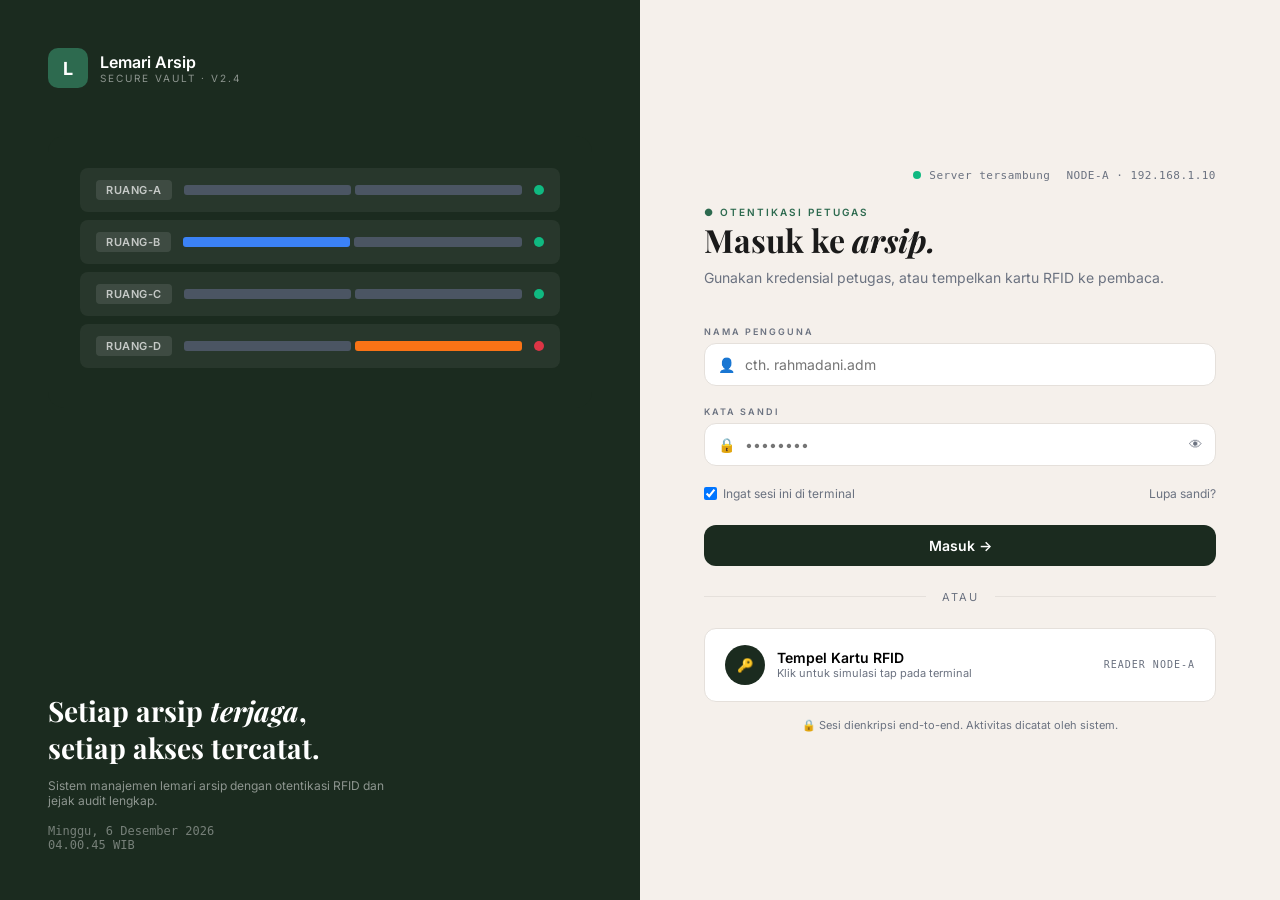
==== pengaturan.html @ ce8aafe3 "Initial commit" ====
<!DOCTYPE html>
<html lang="id">
<head>
<meta charset="UTF-8"><meta name="viewport" content="width=device-width,initial-scale=1.0">
<title>Pengaturan Akun - Lemari Arsip</title>
<link rel="stylesheet" href="css/style.css">
</head>
<body>
<div class="app">
<nav class="sidebar">
  <div class="sidebar-brand"><div class="icon">L</div><div class="info"><h2>Lemari Arsip</h2><span>NODE-A · v2.4</span></div></div>
  <div class="sidebar-section"><label>Menu Utama</label>
    <ul class="sidebar-nav">
      <li><a href="dashboard.html"><span class="icon">📊</span> Dashboard</a></li>
      <li><a href="rekap.html"><span class="icon">📋</span> Rekap</a></li>
    </ul>
  </div>
  <div class="sidebar-section"><label>Akun</label>
    <ul class="sidebar-nav"><li><a href="pengaturan.html" class="active"><span class="icon">⚙️</span> Pengaturan Akun</a></li></ul>
  </div>
  <div class="sidebar-user">
    <div class="user-card">
      <div class="avatar" id="sidebarAvatar" style="background:#2D6A4F">AR</div>
      <div class="meta"><h4 id="sidebarName">Adm. Rahmadani</h4><span id="sidebarRfid">RFID-001</span><br><span id="sidebarRole">Administrator</span></div>
    </div>
    <button class="logout-btn" onclick="logout()">Keluar dari sesi</button>
  </div>
</nav>

<div class="main">
  <div class="topbar">
    <div class="search"><span>🔍</span><input type="text" placeholder="Cari arsip, ruangan, atau kartu RFID..."></div>
    <div class="actions"><div class="time-badge"><span>🕐</span><span id="topClock"></span></div></div>
  </div>
  <div class="page-header">
    <div class="breadcrumb">● PENGATURAN AKUN</div>
    <h1>Profil <em>& Preferensi</em></h1>
  </div>
  <div class="page-content">
    <div class="card account-card">
      <h3 style="font-size:16px;font-weight:700">Informasi Akun</h3>
      <p style="font-size:12px;color:var(--text-secondary);margin-bottom:16px">Detail identitas petugas dan kartu RFID</p>
      <div class="account-header">
        <div class="avatar-lg" id="profileAvatar" style="background:#2D6A4F">AR</div>
        <div>
          <h3 id="profileName">Adm. Rahmadani</h3>
          <div style="font-size:12px;color:var(--text-secondary)" id="profileRole">Administrator</div>
          <div style="margin-top:4px"><span class="rfid-tag" id="profileRfid">RFID-001</span> <span class="badge badge-active" style="margin-left:4px">● AKTIF</span></div>
        </div>
      </div>
      <div class="form-row">
        <div class="form-group"><label>Nama Lengkap</label><input type="text" class="form-input" id="inputName" value="Adm. Rahmadani"></div>
        <div class="form-group"><label>Alamat Email</label><input type="email" class="form-input" id="inputEmail" value="rahmadani@arsip.go.id"></div>
      </div>
      <div class="form-row">
        <div class="form-group"><label>No. Kartu RFID</label><input type="text" class="form-input" value="RFID-001" disabled style="background:#f5f5f5"></div>
        <div class="form-group"><label>Jabatan</label><input type="text" class="form-input" id="inputJabatan" value="Administrator" disabled style="background:#f5f5f5"></div>
      </div>
      <div class="form-actions"><button class="btn btn-primary btn-sm" style="width:auto" onclick="alert('Perubahan disimpan!')">Simpan perubahan</button></div>
    </div>

    <div class="card account-card">
      <h3 style="font-size:16px;font-weight:700">Keamanan</h3>
      <p style="font-size:12px;color:var(--text-secondary);margin-bottom:16px">Kata sandi dan autentikasi</p>
      <div class="security-item">
        <div class="info"><h4>Kata Sandi</h4><p>Terakhir diubah 30 hari lalu</p></div>
        <button class="btn btn-outline btn-sm">Ubah kata sandi</button>
      </div>
      <div class="security-item">
        <div class="info"><h4>Sertifikat RFID</h4><p>Kartu aktif terhubung ke akun ini</p></div>
        <button class="btn btn-outline btn-sm">Kelola kartu</button>
      </div>
      <div class="security-item">
        <div class="info"><h4>PIN Akses Darurat</h4><p>PIN untuk akses jika RFID gagal</p></div>
        <button class="btn btn-outline btn-sm">Ubah PIN</button>
      </div>
    </div>
  </div>
</div>
</div>
<script>
const user=JSON.parse(localStorage.getItem('pedil_user')||'null');
if(!user)window.location.href='index.html';
function logout(){localStorage.removeItem('pedil_user');window.location.href='index.html';}
if(user){
  document.getElementById('sidebarName').textContent=user.nama_lengkap;
  document.getElementById('sidebarAvatar').textContent=user.avatar_initials||'U';
  if(user.avatar_color){document.getElementById('sidebarAvatar').style.background=user.avatar_color;document.getElementById('profileAvatar').style.background=user.avatar_color;}
  document.getElementById('sidebarRfid').textContent=user.rfid_label||'';
  document.getElementById('sidebarRole').textContent=user.jabatan||'';
  document.getElementById('profileAvatar').textContent=user.avatar_initials||'U';
  document.getElementById('profileName').textContent=user.nama_lengkap;
  document.getElementById('profileRole').textContent=user.jabatan;
  document.getElementById('profileRfid').textContent=user.rfid_label||'';
  document.getElementById('inputName').value=user.nama_lengkap;
  document.getElementById('inputEmail').value=user.email||'';
}
function updateTopClock(){const d=new Date();const days=['Min','Sen','Sel','Rab','Kam','Jum','Sab'];const months=['Jan','Feb','Mar','Apr','Mei','Jun','Jul','Agu','Sep','Okt','Nov','Des'];document.getElementById('topClock').textContent=`${String(d.getHours()).padStart(2,'0')}.${String(d.getMinutes()).padStart(2,'0')}  ${days[d.getDay()]}, ${d.getDate()} ${months[d.getMonth()]}`;}
setInterval(updateTopClock,1000);updateTopClock();
</script>
</body>
</html>
---- css/style.css ----
@import url('https://fonts.googleapis.com/css2?family=Inter:wght@300;400;500;600;700&family=Playfair+Display:ital,wght@0,400;0,700;1,400;1,700&display=swap');
@import url('variables.css');
@import url('components.css');
@import url('pages.css');
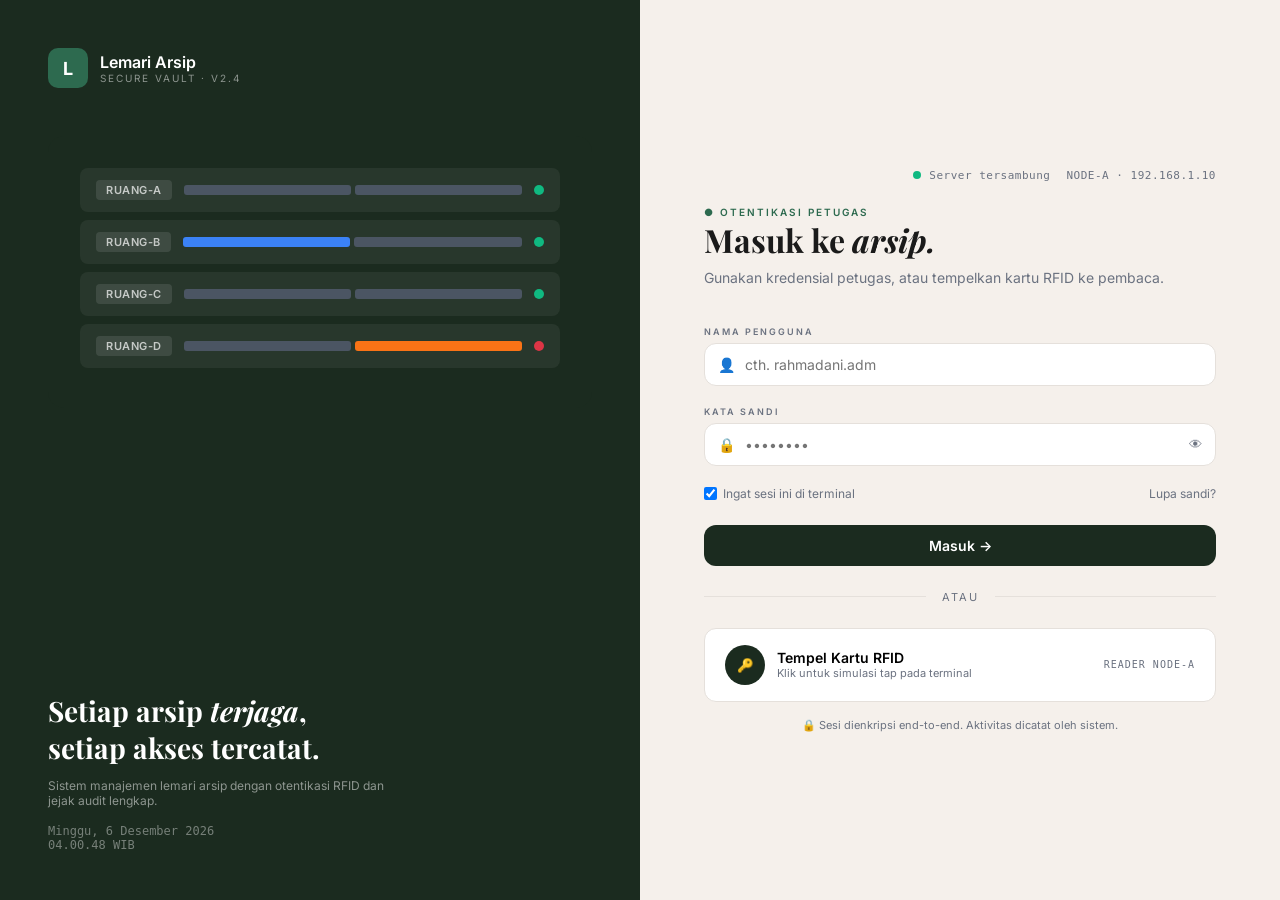
==== commit 77b57b52: "letsgooo" ====
--- a/pengaturan.html
+++ b/pengaturan.html
@@ -4,6 +4,64 @@
 <meta charset="UTF-8"><meta name="viewport" content="width=device-width,initial-scale=1.0">
 <title>Pengaturan Akun - Lemari Arsip</title>
 <link rel="stylesheet" href="css/style.css">
+<style>
+.modal-overlay {
+  position: fixed;
+  top: 0; left: 0; right: 0; bottom: 0;
+  background: rgba(0, 0, 0, 0.4);
+  backdrop-filter: blur(4px);
+  display: flex;
+  align-items: center;
+  justify-content: center;
+  z-index: 1000;
+  animation: fadeIn 0.2s ease-out;
+}
+.modal-card {
+  background: white;
+  width: 90%;
+  max-width: 420px;
+  border-radius: 12px;
+  box-shadow: 0 10px 25px rgba(0,0,0,0.15);
+  overflow: hidden;
+  animation: slideUp 0.3s cubic-bezier(0.16, 1, 0.3, 1);
+}
+.modal-header {
+  padding: 16px 20px;
+  border-bottom: 1px solid var(--border);
+  display: flex;
+  justify-content: space-between;
+  align-items: center;
+}
+.modal-header h3 {
+  margin: 0;
+  font-size: 16px;
+  font-weight: 700;
+  color: var(--text-primary);
+}
+.modal-header .close-btn {
+  background: none;
+  border: none;
+  font-size: 24px;
+  cursor: pointer;
+  color: var(--text-secondary);
+  line-height: 1;
+  padding: 0;
+}
+.modal-header .close-btn:hover {
+  color: var(--danger);
+}
+.modal-body {
+  padding: 20px;
+}
+@keyframes fadeIn {
+  from { opacity: 0; }
+  to { opacity: 1; }
+}
+@keyframes slideUp {
+  from { transform: translateY(20px); opacity: 0; }
+  to { transform: translateY(0); opacity: 1; }
+}
+</style>
 </head>
 <body>
 <div class="app">
@@ -64,20 +122,87 @@
       <p style="font-size:12px;color:var(--text-secondary);margin-bottom:16px">Kata sandi dan autentikasi</p>
       <div class="security-item">
         <div class="info"><h4>Kata Sandi</h4><p>Terakhir diubah 30 hari lalu</p></div>
-        <button class="btn btn-outline btn-sm">Ubah kata sandi</button>
+        <button class="btn btn-outline btn-sm" onclick="alert('Fitur ubah kata sandi dapat dikonfigurasi melalui database administrator.')">Ubah kata sandi</button>
       </div>
       <div class="security-item">
         <div class="info"><h4>Sertifikat RFID</h4><p>Kartu aktif terhubung ke akun ini</p></div>
-        <button class="btn btn-outline btn-sm">Kelola kartu</button>
+        <button class="btn btn-outline btn-sm" onclick="openRfidModal()">Kelola kartu</button>
       </div>
       <div class="security-item">
         <div class="info"><h4>PIN Akses Darurat</h4><p>PIN untuk akses jika RFID gagal</p></div>
-        <button class="btn btn-outline btn-sm">Ubah PIN</button>
+        <button class="btn btn-outline btn-sm" onclick="openPinModal()">Ubah PIN</button>
       </div>
     </div>
   </div>
 </div>
 </div>
+
+<!-- Modal RFID -->
+<div id="rfidModal" class="modal-overlay" style="display:none;">
+  <div class="modal-card">
+    <div class="modal-header">
+      <h3>Kelola Kartu RFID</h3>
+      <button class="close-btn" onclick="closeRfidModal()">&times;</button>
+    </div>
+    <div class="modal-body">
+      <div class="info-box" id="rfidCurrentInfo" style="margin-bottom:16px;background:var(--accent-light);color:var(--accent);padding:12px;border-radius:6px;font-size:13px">
+        <strong>Kartu Aktif Anda:</strong> <span id="currentRfidUidText">Memuat...</span> (<span id="currentRfidLabelText">Memuat...</span>)
+      </div>
+      
+      <!-- Last Scanned Unregistered Card Injector Section -->
+      <div class="scan-detector" id="scanDetectorBox" style="background:#F3F4F6;padding:12px;border-radius:6px;margin-bottom:16px;font-size:12px;display:none">
+        <div style="font-weight:600;color:var(--text-primary);display:flex;justify-content:space-between;align-items:center">
+          <span>📡 Deteksi Scan Kartu Terakhir:</span>
+          <span style="font-size:10px;background:var(--danger);color:white;padding:2px 6px;border-radius:3px">DITOLAK</span>
+        </div>
+        <div style="margin-top:6px;color:var(--text-secondary)">
+          UID: <code id="detectedRfidUid" style="font-weight:bold;color:var(--danger)"></code> 
+          at <span id="detectedRfidTime" style="font-size:11px"></span>
+        </div>
+        <button class="btn btn-primary btn-sm" style="margin-top:8px;width:100%;font-size:11px" onclick="useDetectedRfid()">
+          📥 Gunakan Kartu Hasil Scan Ini
+        </button>
+      </div>
+      
+      <div class="form-group" style="margin-bottom:12px">
+        <label>UID RFID (Hexadecimal / Angka Unik)</label>
+        <input type="text" class="form-input" id="modalRfidUid" placeholder="Contoh: A1B2C3D4">
+      </div>
+      <div class="form-group" style="margin-bottom:16px">
+        <label>Label Kartu (Optional)</label>
+        <input type="text" class="form-input" id="modalRfidLabel" placeholder="Contoh: RFID-ADMIN">
+      </div>
+      
+      <button class="btn btn-primary" onclick="saveRfid()" id="btnSaveRfid" style="width:100%">Simpan & Inject Kartu</button>
+    </div>
+  </div>
+</div>
+
+<!-- Modal PIN -->
+<div id="pinModal" class="modal-overlay" style="display:none;">
+  <div class="modal-card">
+    <div class="modal-header">
+      <h3>Ubah PIN Akses Darurat</h3>
+      <button class="close-btn" onclick="closePinModal()">&times;</button>
+    </div>
+    <div class="modal-body">
+      <div class="info-box" id="pinCurrentInfo" style="margin-bottom:16px;background:var(--accent-light);color:var(--accent);padding:12px;border-radius:6px;font-size:13px">
+        <strong>Status PIN:</strong> <span id="currentPinText">Memuat...</span>
+      </div>
+      
+      <div class="form-group" style="margin-bottom:16px">
+        <label>PIN Baru (4-10 karakter hex/angka, misal: 5D015A atau 123456)</label>
+        <input type="text" class="form-input" id="modalPinCode" placeholder="Masukkan PIN baru" maxlength="10">
+        <span style="font-size:11px;color:var(--text-secondary);margin-top:4px;display:block">
+          PIN digunakan pada Keypad fisik lemari arsip jika tidak membawa kartu RFID.
+        </span>
+      </div>
+      
+      <button class="btn btn-primary" onclick="savePin()" id="btnSavePin" style="width:100%">Simpan & Inject PIN</button>
+    </div>
+  </div>
+</div>
+
 <script>
 const user=JSON.parse(localStorage.getItem('pedil_user')||'null');
 if(!user)window.location.href='index.html';
@@ -97,6 +222,135 @@
 }
 function updateTopClock(){const d=new Date();const days=['Min','Sen','Sel','Rab','Kam','Jum','Sab'];const months=['Jan','Feb','Mar','Apr','Mei','Jun','Jul','Agu','Sep','Okt','Nov','Des'];document.getElementById('topClock').textContent=`${String(d.getHours()).padStart(2,'0')}.${String(d.getMinutes()).padStart(2,'0')}  ${days[d.getDay()]}, ${d.getDate()} ${months[d.getMonth()]}`;}
 setInterval(updateTopClock,1000);updateTopClock();
+
+// Credentials Management
+async function loadCredentials() {
+  try {
+    const res = await fetch('api/manage_credential.php');
+    if (!res.ok) throw new Error();
+    const data = await res.json();
+    if (data.success) {
+      if (data.current_rfid) {
+        document.getElementById('currentRfidUidText').textContent = data.current_rfid.uid;
+        document.getElementById('currentRfidLabelText').textContent = data.current_rfid.label;
+        document.getElementById('modalRfidUid').value = data.current_rfid.uid;
+        document.getElementById('modalRfidLabel').value = data.current_rfid.label;
+        
+        const rfidBadge = document.getElementById('profileRfid');
+        if (rfidBadge) rfidBadge.textContent = data.current_rfid.label;
+        
+        const u = JSON.parse(localStorage.getItem('pedil_user') || '{}');
+        u.rfid_uid = data.current_rfid.uid;
+        u.rfid_label = data.current_rfid.label;
+        localStorage.setItem('pedil_user', JSON.stringify(u));
+        document.getElementById('sidebarRfid').textContent = data.current_rfid.label;
+      } else {
+        document.getElementById('currentRfidUidText').textContent = 'Belum terdaftar';
+        document.getElementById('currentRfidLabelText').textContent = '—';
+        document.getElementById('modalRfidUid').value = '';
+        document.getElementById('modalRfidLabel').value = '';
+      }
+
+      if (data.current_pin) {
+        document.getElementById('currentPinText').textContent = 'AKTIF (Telah diset)';
+        document.getElementById('modalPinCode').value = data.current_pin;
+      } else {
+        document.getElementById('currentPinText').textContent = 'Belum dikonfigurasi';
+        document.getElementById('modalPinCode').value = '';
+      }
+
+      if (data.last_scanned_rfid) {
+        document.getElementById('detectedRfidUid').textContent = data.last_scanned_rfid.uid;
+        document.getElementById('detectedRfidTime').textContent = data.last_scanned_rfid.timestamp;
+        document.getElementById('scanDetectorBox').style.display = 'block';
+      } else {
+        document.getElementById('scanDetectorBox').style.display = 'none';
+      }
+    }
+  } catch (e) {
+    console.error('Gagal memuat kredensial:', e);
+  }
+}
+
+function openRfidModal() {
+  document.getElementById('rfidModal').style.display = 'flex';
+  loadCredentials();
+}
+function closeRfidModal() {
+  document.getElementById('rfidModal').style.display = 'none';
+}
+function useDetectedRfid() {
+  const uid = document.getElementById('detectedRfidUid').textContent;
+  document.getElementById('modalRfidUid').value = uid;
+}
+async function saveRfid() {
+  const uid = document.getElementById('modalRfidUid').value.trim();
+  const label = document.getElementById('modalRfidLabel').value.trim();
+  if(!uid) {
+    alert('UID RFID tidak boleh kosong');
+    return;
+  }
+  const btn = document.getElementById('btnSaveRfid');
+  btn.disabled = true;
+  btn.textContent = 'Menyimpan...';
+  try {
+    const res = await fetch('api/manage_credential.php', {
+      method: 'POST',
+      headers: { 'Content-Type': 'application/json' },
+      body: JSON.stringify({ action: 'update_rfid', rfid_uid: uid, rfid_label: label })
+    });
+    const data = await res.json();
+    alert(data.message);
+    if (data.success) {
+      closeRfidModal();
+      loadCredentials();
+    }
+  } catch(e) {
+    alert('Gagal menyimpan kartu RFID');
+  } finally {
+    btn.disabled = false;
+    btn.textContent = 'Simpan & Inject Kartu';
+  }
+}
+
+function openPinModal() {
+  document.getElementById('pinModal').style.display = 'flex';
+  loadCredentials();
+}
+function closePinModal() {
+  document.getElementById('pinModal').style.display = 'none';
+}
+async function savePin() {
+  const pin = document.getElementById('modalPinCode').value.trim();
+  if(!pin) {
+    alert('PIN tidak boleh kosong');
+    return;
+  }
+  const btn = document.getElementById('btnSavePin');
+  btn.disabled = true;
+  btn.textContent = 'Menyimpan...';
+  try {
+    const res = await fetch('api/manage_credential.php', {
+      method: 'POST',
+      headers: { 'Content-Type': 'application/json' },
+      body: JSON.stringify({ action: 'update_pin', pin_code: pin })
+    });
+    const data = await res.json();
+    alert(data.message);
+    if (data.success) {
+      closePinModal();
+      loadCredentials();
+    }
+  } catch(e) {
+    alert('Gagal menyimpan PIN');
+  } finally {
+    btn.disabled = false;
+    btn.textContent = 'Simpan & Inject PIN';
+  }
+}
+
+// Initial load
+loadCredentials();
 </script>
 </body>
 </html>
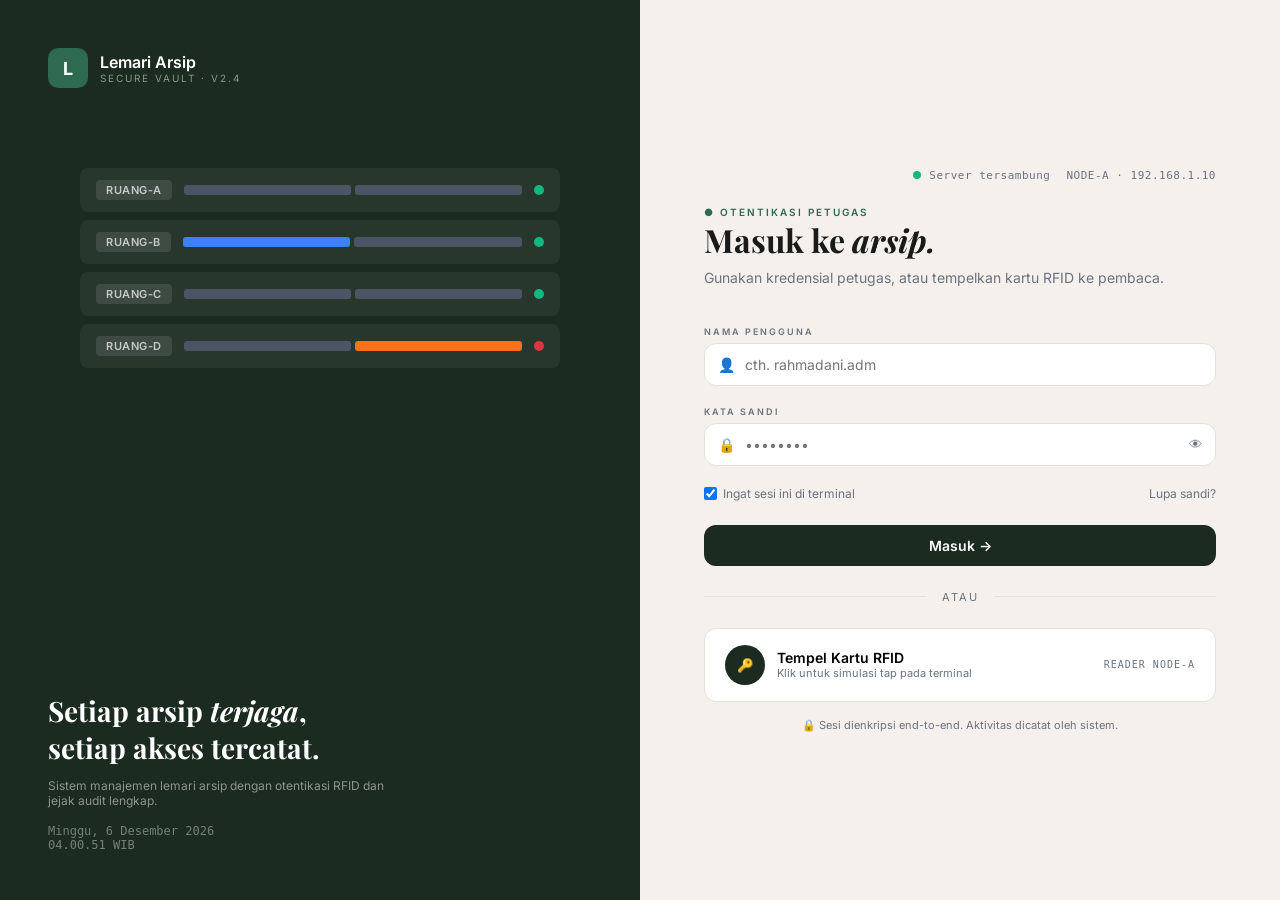
==== commit 9c339de5: "anjayu" ====
--- a/pengaturan.html
+++ b/pengaturan.html
@@ -204,6 +204,24 @@
 </div>
 
 <script>
+async function validateSession() {
+  try {
+    const res = await fetch('api/login.php', {
+      method: 'POST',
+      headers: { 'Content-Type': 'application/json' },
+      body: JSON.stringify({ action: 'check_session' })
+    });
+    if (!res.ok) throw new Error();
+    const data = await res.json();
+    if (!data.authenticated) throw new Error();
+    localStorage.setItem('pedil_user', JSON.stringify(data.user));
+  } catch (e) {
+    localStorage.removeItem('pedil_user');
+    window.location.href = 'index.html';
+  }
+}
+validateSession();
+
 const user=JSON.parse(localStorage.getItem('pedil_user')||'null');
 if(!user)window.location.href='index.html';
 function logout(){localStorage.removeItem('pedil_user');window.location.href='index.html';}
@@ -299,7 +317,17 @@
       headers: { 'Content-Type': 'application/json' },
       body: JSON.stringify({ action: 'update_rfid', rfid_uid: uid, rfid_label: label })
     });
-    const data = await res.json();
+    
+    let data;
+    try {
+      data = await res.json();
+    } catch(jsonErr) {
+      const text = await res.text();
+      console.error('Respon server bukan JSON:', text);
+      alert('Gagal menyimpan kartu RFID: Terjadi kesalahan server.');
+      return;
+    }
+    
     alert(data.message);
     if (data.success) {
       closeRfidModal();
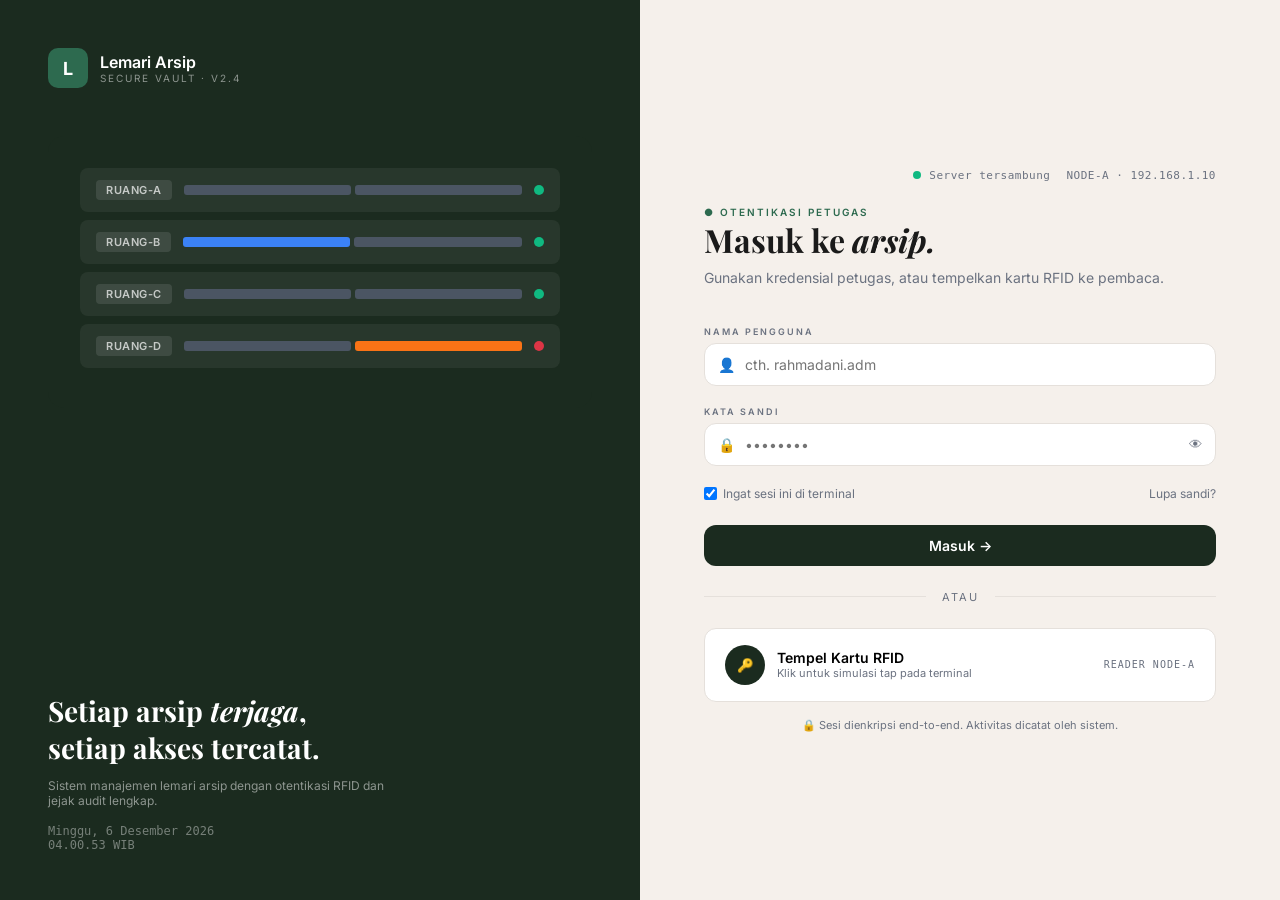
==== commit 005fef92: "ADALAHH" ====
--- a/pengaturan.html
+++ b/pengaturan.html
@@ -122,7 +122,7 @@
       <p style="font-size:12px;color:var(--text-secondary);margin-bottom:16px">Kata sandi dan autentikasi</p>
       <div class="security-item">
         <div class="info"><h4>Kata Sandi</h4><p>Terakhir diubah 30 hari lalu</p></div>
-        <button class="btn btn-outline btn-sm" onclick="alert('Fitur ubah kata sandi dapat dikonfigurasi melalui database administrator.')">Ubah kata sandi</button>
+        <button class="btn btn-outline btn-sm" onclick="openPasswordModal()">Ubah kata sandi</button>
       </div>
       <div class="security-item">
         <div class="info"><h4>Sertifikat RFID</h4><p>Kartu aktif terhubung ke akun ini</p></div>
@@ -199,6 +199,31 @@
       </div>
       
       <button class="btn btn-primary" onclick="savePin()" id="btnSavePin" style="width:100%">Simpan & Inject PIN</button>
+    </div>
+  </div>
+</div>
+
+<!-- Modal Password -->
+<div id="passwordModal" class="modal-overlay" style="display:none;">
+  <div class="modal-card">
+    <div class="modal-header">
+      <h3>Ubah Kata Sandi</h3>
+      <button class="close-btn" onclick="closePasswordModal()">&times;</button>
+    </div>
+    <div class="modal-body">
+      <div class="form-group" style="margin-bottom:12px">
+        <label>Password Lama</label>
+        <input type="password" class="form-input" id="modalCurrentPassword" placeholder="Masukkan password saat ini">
+      </div>
+      <div class="form-group" style="margin-bottom:12px">
+        <label>Password Baru</label>
+        <input type="password" class="form-input" id="modalNewPassword" placeholder="Minimal 6 karakter">
+      </div>
+      <div class="form-group" style="margin-bottom:16px">
+        <label>Konfirmasi Password Baru</label>
+        <input type="password" class="form-input" id="modalConfirmPassword" placeholder="Ulangi password baru">
+      </div>
+      <button class="btn btn-primary" onclick="savePassword()" id="btnSavePassword" style="width:100%">Simpan Password Baru</button>
     </div>
   </div>
 </div>
@@ -377,6 +402,53 @@
   }
 }
 
+function openPasswordModal() {
+  document.getElementById('modalCurrentPassword').value = '';
+  document.getElementById('modalNewPassword').value = '';
+  document.getElementById('modalConfirmPassword').value = '';
+  document.getElementById('passwordModal').style.display = 'flex';
+}
+function closePasswordModal() {
+  document.getElementById('passwordModal').style.display = 'none';
+}
+async function savePassword() {
+  const currentPassword = document.getElementById('modalCurrentPassword').value;
+  const newPassword = document.getElementById('modalNewPassword').value;
+  const confirmPassword = document.getElementById('modalConfirmPassword').value;
+
+  if (!currentPassword || !newPassword || !confirmPassword) {
+    alert('Semua field wajib diisi');
+    return;
+  }
+  if (newPassword.length < 6) {
+    alert('Password baru minimal 6 karakter');
+    return;
+  }
+  if (newPassword !== confirmPassword) {
+    alert('Konfirmasi password baru tidak cocok');
+    return;
+  }
+
+  const btn = document.getElementById('btnSavePassword');
+  btn.disabled = true;
+  btn.textContent = 'Menyimpan...';
+  try {
+    const res = await fetch('api/manage_credential.php', {
+      method: 'POST',
+      headers: { 'Content-Type': 'application/json' },
+      body: JSON.stringify({ action: 'update_password', current_password: currentPassword, new_password: newPassword })
+    });
+    const data = await res.json();
+    alert(data.message);
+    if (data.success) closePasswordModal();
+  } catch (e) {
+    alert('Gagal menyimpan password');
+  } finally {
+    btn.disabled = false;
+    btn.textContent = 'Simpan Password Baru';
+  }
+}
+
 // Initial load
 loadCredentials();
 </script>
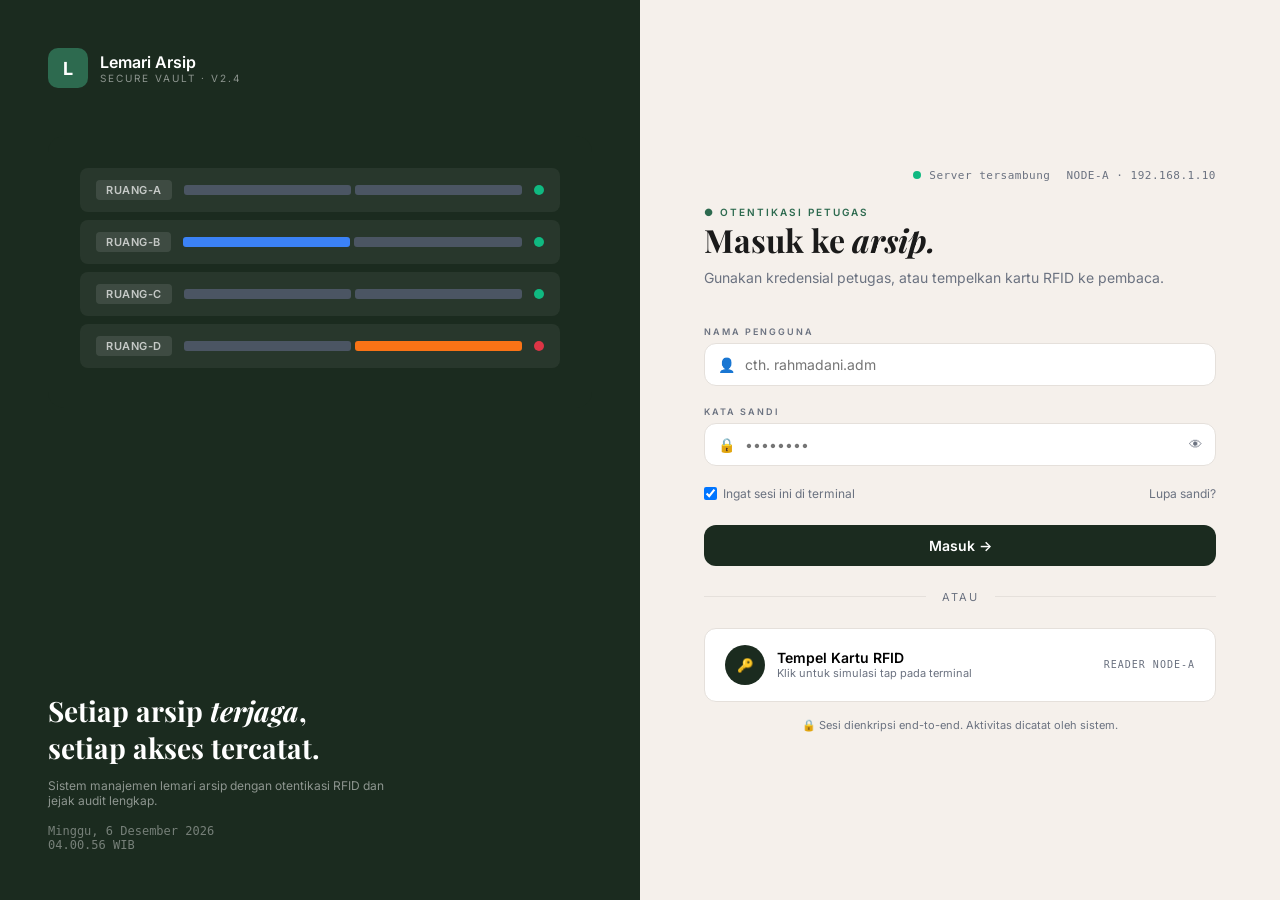
==== commit 15d4f8f5: "ADALAHH" ====
--- a/pengaturan.html
+++ b/pengaturan.html
@@ -114,7 +114,7 @@
         <div class="form-group"><label>No. Kartu RFID</label><input type="text" class="form-input" value="RFID-001" disabled style="background:#f5f5f5"></div>
         <div class="form-group"><label>Jabatan</label><input type="text" class="form-input" id="inputJabatan" value="Administrator" disabled style="background:#f5f5f5"></div>
       </div>
-      <div class="form-actions"><button class="btn btn-primary btn-sm" style="width:auto" onclick="alert('Perubahan disimpan!')">Simpan perubahan</button></div>
+      <div class="form-actions"><button class="btn btn-primary btn-sm" style="width:auto" id="btnSaveProfile" onclick="saveProfile()">Simpan perubahan</button></div>
     </div>
 
     <div class="card account-card">
@@ -402,6 +402,39 @@
   }
 }
 
+async function saveProfile() {
+  const nama_lengkap = document.getElementById('inputName').value.trim();
+  const email = document.getElementById('inputEmail').value.trim();
+
+  if (!nama_lengkap) {
+    alert('Nama lengkap tidak boleh kosong');
+    return;
+  }
+
+  const btn = document.getElementById('btnSaveProfile');
+  btn.disabled = true;
+  btn.textContent = 'Menyimpan...';
+  try {
+    const res = await fetch('api/manage_credential.php', {
+      method: 'POST',
+      headers: { 'Content-Type': 'application/json' },
+      body: JSON.stringify({ action: 'update_profile', nama_lengkap, email })
+    });
+    const data = await res.json();
+    alert(data.message);
+    if (data.success) {
+      localStorage.setItem('pedil_user', JSON.stringify(data.user));
+      document.getElementById('sidebarName').textContent = data.user.nama_lengkap;
+      document.getElementById('profileName').textContent = data.user.nama_lengkap;
+    }
+  } catch (e) {
+    alert('Gagal menyimpan perubahan profil');
+  } finally {
+    btn.disabled = false;
+    btn.textContent = 'Simpan perubahan';
+  }
+}
+
 function openPasswordModal() {
   document.getElementById('modalCurrentPassword').value = '';
   document.getElementById('modalNewPassword').value = '';
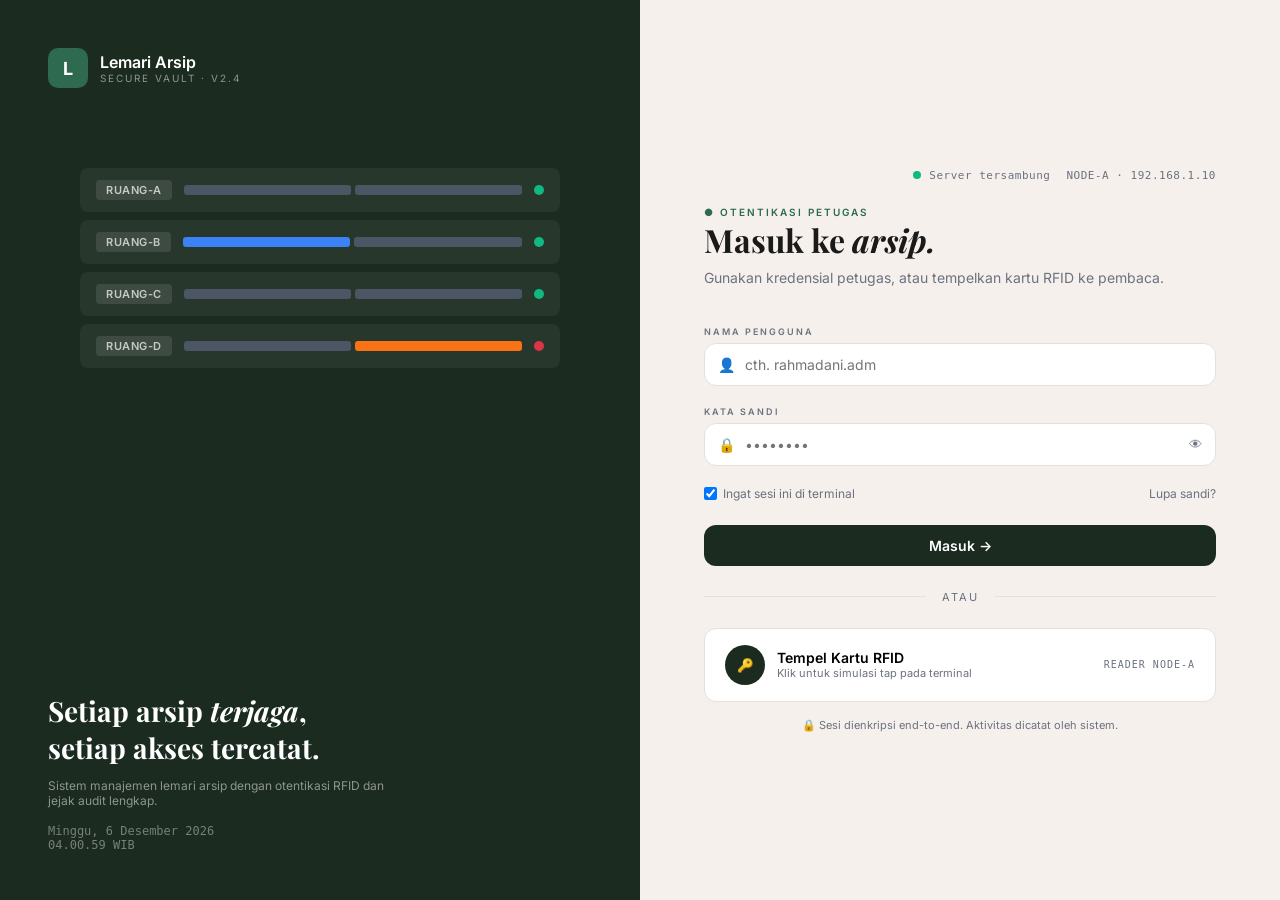
==== commit 7e0be181: "ADALAHH" ====
--- a/pengaturan.html
+++ b/pengaturan.html
@@ -111,8 +111,11 @@
         <div class="form-group"><label>Alamat Email</label><input type="email" class="form-input" id="inputEmail" value="rahmadani@arsip.go.id"></div>
       </div>
       <div class="form-row">
+        <div class="form-group"><label>Nama Pengguna (Username Login)</label><input type="text" class="form-input" id="inputUsername" value="rahmadani.adm"></div>
+        <div class="form-group"><label>Jabatan</label><input type="text" class="form-input" id="inputJabatan" value="Administrator" disabled style="background:#f5f5f5"></div>
+      </div>
+      <div class="form-row">
         <div class="form-group"><label>No. Kartu RFID</label><input type="text" class="form-input" value="RFID-001" disabled style="background:#f5f5f5"></div>
-        <div class="form-group"><label>Jabatan</label><input type="text" class="form-input" id="inputJabatan" value="Administrator" disabled style="background:#f5f5f5"></div>
       </div>
       <div class="form-actions"><button class="btn btn-primary btn-sm" style="width:auto" id="btnSaveProfile" onclick="saveProfile()">Simpan perubahan</button></div>
     </div>
@@ -262,6 +265,7 @@
   document.getElementById('profileRfid').textContent=user.rfid_label||'';
   document.getElementById('inputName').value=user.nama_lengkap;
   document.getElementById('inputEmail').value=user.email||'';
+  document.getElementById('inputUsername').value=user.username||'';
 }
 function updateTopClock(){const d=new Date();const days=['Min','Sen','Sel','Rab','Kam','Jum','Sab'];const months=['Jan','Feb','Mar','Apr','Mei','Jun','Jul','Agu','Sep','Okt','Nov','Des'];document.getElementById('topClock').textContent=`${String(d.getHours()).padStart(2,'0')}.${String(d.getMinutes()).padStart(2,'0')}  ${days[d.getDay()]}, ${d.getDate()} ${months[d.getMonth()]}`;}
 setInterval(updateTopClock,1000);updateTopClock();
@@ -405,9 +409,14 @@
 async function saveProfile() {
   const nama_lengkap = document.getElementById('inputName').value.trim();
   const email = document.getElementById('inputEmail').value.trim();
+  const username = document.getElementById('inputUsername').value.trim();
 
   if (!nama_lengkap) {
     alert('Nama lengkap tidak boleh kosong');
+    return;
+  }
+  if (!username) {
+    alert('Nama pengguna tidak boleh kosong');
     return;
   }
 
@@ -418,7 +427,7 @@
     const res = await fetch('api/manage_credential.php', {
       method: 'POST',
       headers: { 'Content-Type': 'application/json' },
-      body: JSON.stringify({ action: 'update_profile', nama_lengkap, email })
+      body: JSON.stringify({ action: 'update_profile', nama_lengkap, email, username })
     });
     const data = await res.json();
     alert(data.message);
@@ -426,6 +435,7 @@
       localStorage.setItem('pedil_user', JSON.stringify(data.user));
       document.getElementById('sidebarName').textContent = data.user.nama_lengkap;
       document.getElementById('profileName').textContent = data.user.nama_lengkap;
+      document.getElementById('inputUsername').value = data.user.username;
     }
   } catch (e) {
     alert('Gagal menyimpan perubahan profil');
